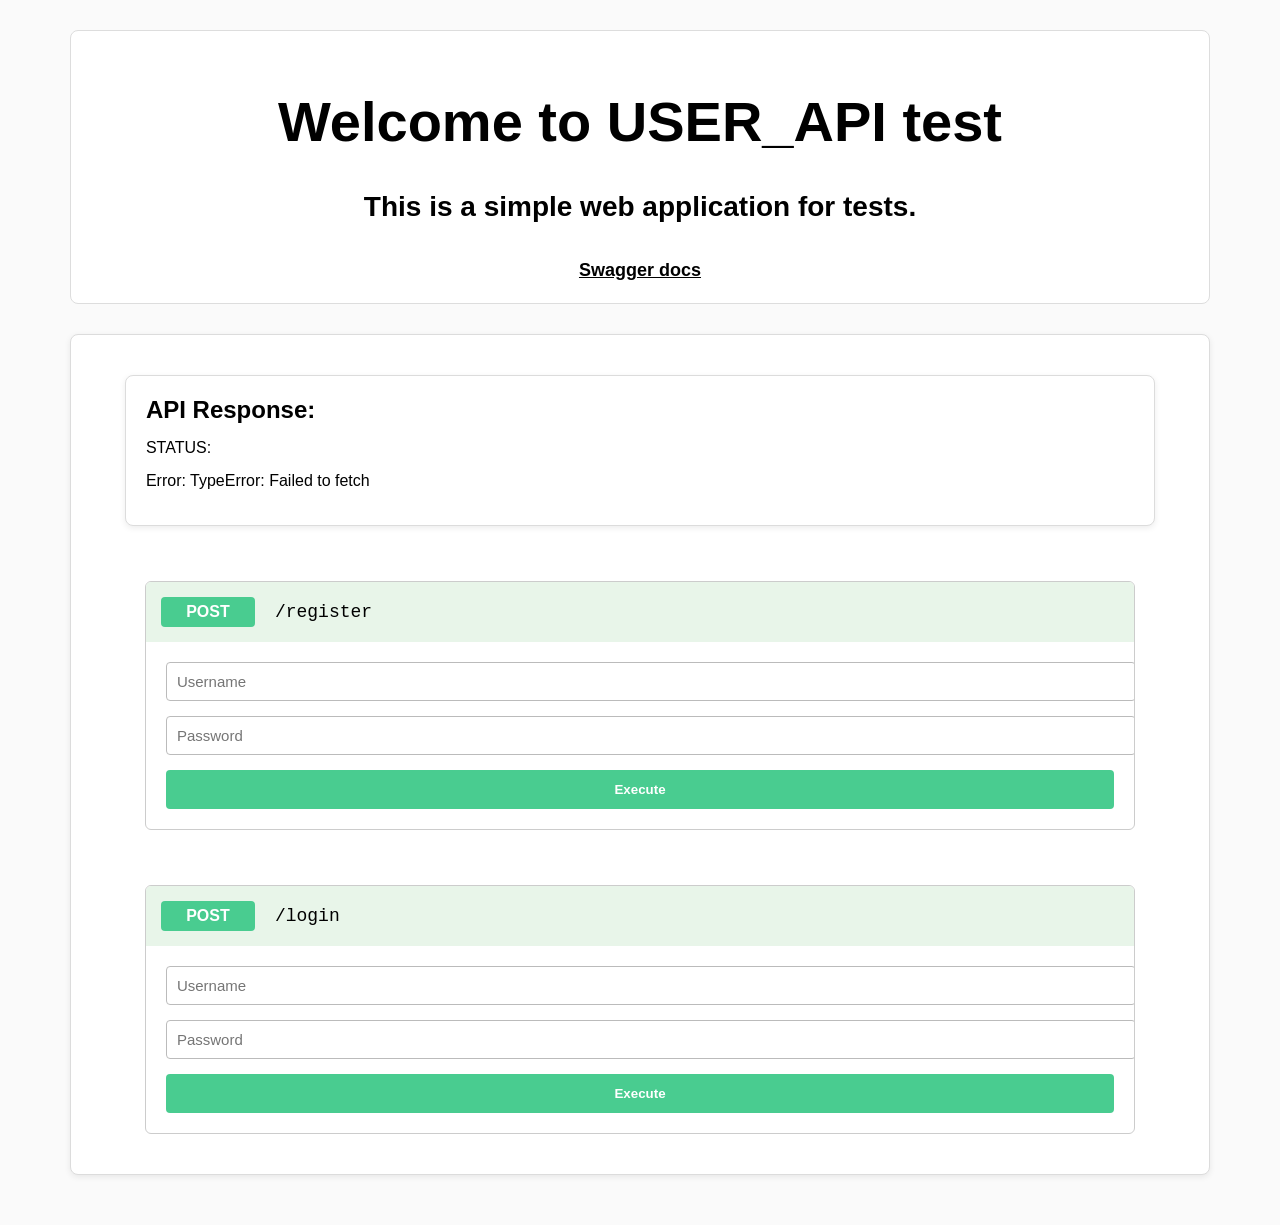
==== index.html @ 62294590 "refactor: rebuild the page structure" ====
<!DOCTYPE html>
<html>
    <head>
        <meta charset="utf-8">
        <title>API_TEST</title>
        <link rel="stylesheet" href="style.css">
        <script src="main.js"></script>
    </head>
    <body onload="testAPI()">
        <diV class="API-Header">
            <h1>Welcome to USER_API test</h1>
            <p>This is a simple web application for tests.</p>
            <a href="http://localhost:8080/swagger-ui/index.html#/" style="color: black; font-size: 18px;" target="_blank">Swagger docs</a>
        </diV>
        
        <div class="API-TESTOptions">
            <div class="API-Response">
                <h2>API Response:</h2>
                STATUS:<span id="response"></span>
                <span id="counter"></span>
            </div>

            <div class="endpoint post">
                <div class="endpoint-header">

                    <span class="method">POST</span>

                    <span class="route">/register</span>

                </div>

                <div class="endpoint-body">

                    <input type="text" placeholder="Username">

                    <input type="password" placeholder="Password">

                    <button>Execute</button>

                </div>
            </div>

            <div class="endpoint post">
                <div class="endpoint-header">

                    <span class="method">POST</span>

                    <span class="route">/login</span>

                </div>

                <div class="endpoint-body">

                    <input type="text" placeholder="Username">

                    <input type="password" placeholder="Password">

                    <button>Execute</button>

                </div>
            </div>
        </div>
    </body>
</html>
---- style.css ----
body {
    font-family: Arial, Helvetica, sans-serif;
    background: #fafafa;
    margin: 0;
    padding: 30px;
}

.API-Header {
    width: 90%;
    max-width: 1100px;
    margin: auto;
    margin-bottom: 30px;
    padding: 20px;

    background: white;
    border: 1px solid #ddd;
    border-radius: 8px;

    text-align: center;
    font-size: 28px;
    font-weight: bold;
}

.API-TESTOptions,
.API-Response {

    width: 90%;
    max-width: 1100px;

    margin: 20px auto;

    padding: 20px;

    background: white;

    border: 1px solid #dcdcdc;
    border-radius: 8px;

    display: flex;
    flex-direction: column;
    gap: 15px;

    box-shadow: 0 2px 6px rgba(0,0,0,.08);
}

.API-TESTOptions h2,
.API-Response h2{
    margin: 0;
}

input,
select,
textarea{

    width: 100%;
    padding: 10px;

    border: 1px solid #bbb;
    border-radius: 4px;

    font-size: 15px;
}

button{

    padding: 12px 18px;

    background: #49cc90;
    color: white;

    border: none;
    border-radius: 4px;

    cursor: pointer;
    font-weight: bold;

    transition: .2s;
}

button:hover{
    background: #39b67d;
}

.API-Response pre{

    background: #272822;
    color: #f8f8f2;

    padding: 15px;
    border-radius: 5px;

    overflow-x: auto;
}

.endpoint{

    width:90%;
    max-width:1100px;

    margin:20px auto;

    border:1px solid #ccc;
    border-radius:6px;

    overflow:hidden;
}

.endpoint-header{

    display:flex;
    align-items:center;

    gap:20px;

    padding:15px;

    background:#e8f5e9;
}

.method{

    background:#49cc90;

    color:white;

    padding:6px 12px;

    border-radius:4px;

    font-weight:bold;

    min-width:70px;

    text-align:center;
}

.route{

    font-family:monospace;
    font-size:18px;
}

.endpoint-body{

    padding:20px;

    display:flex;
    flex-direction:column;

    gap:15px;
}
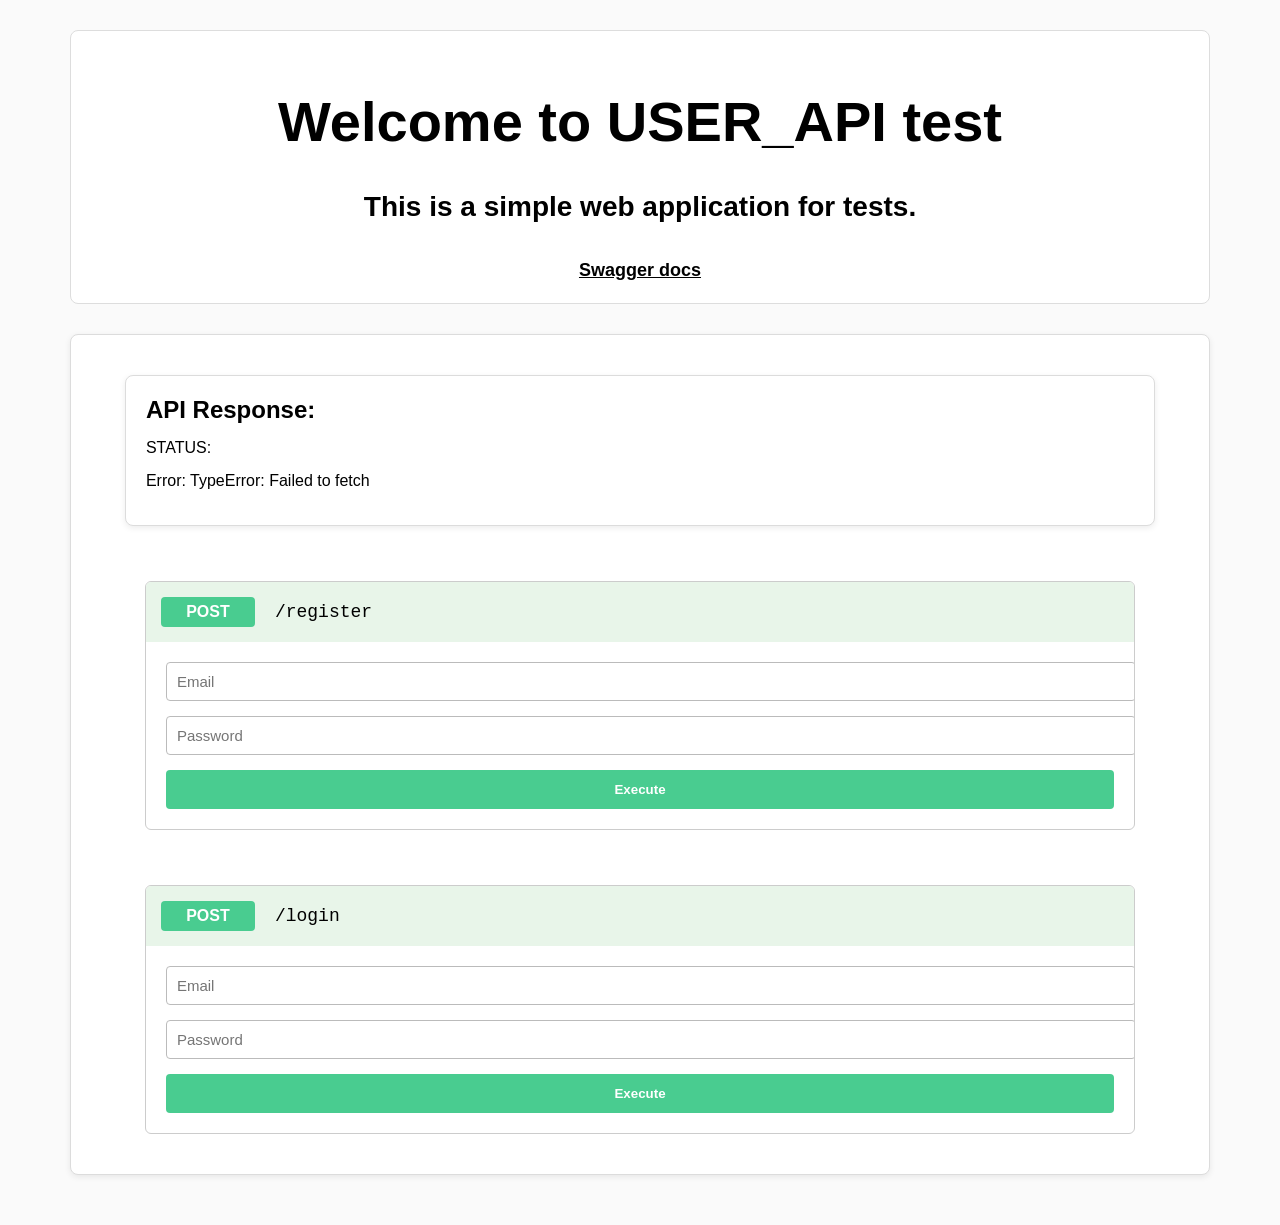
==== commit efecc757: "fix: update the input ids and change the input email type" ====
--- a/index.html
+++ b/index.html
@@ -31,9 +31,9 @@
 
                 <div class="endpoint-body">
 
-                    <input type="text" placeholder="Username">
+                    <input type="email" id="Username_R"placeholder="Email">
 
-                    <input type="password" placeholder="Password">
+                    <input type="password" id="Password_R"placeholder="Password">
 
                     <button>Execute</button>
 
@@ -51,9 +51,9 @@
 
                 <div class="endpoint-body">
 
-                    <input type="text" placeholder="Username">
+                    <input type="email" id="Username_L" placeholder="Email">
 
-                    <input type="password" placeholder="Password">
+                    <input type="password" id="Password_L" placeholder="Password">
 
                     <button>Execute</button>
 
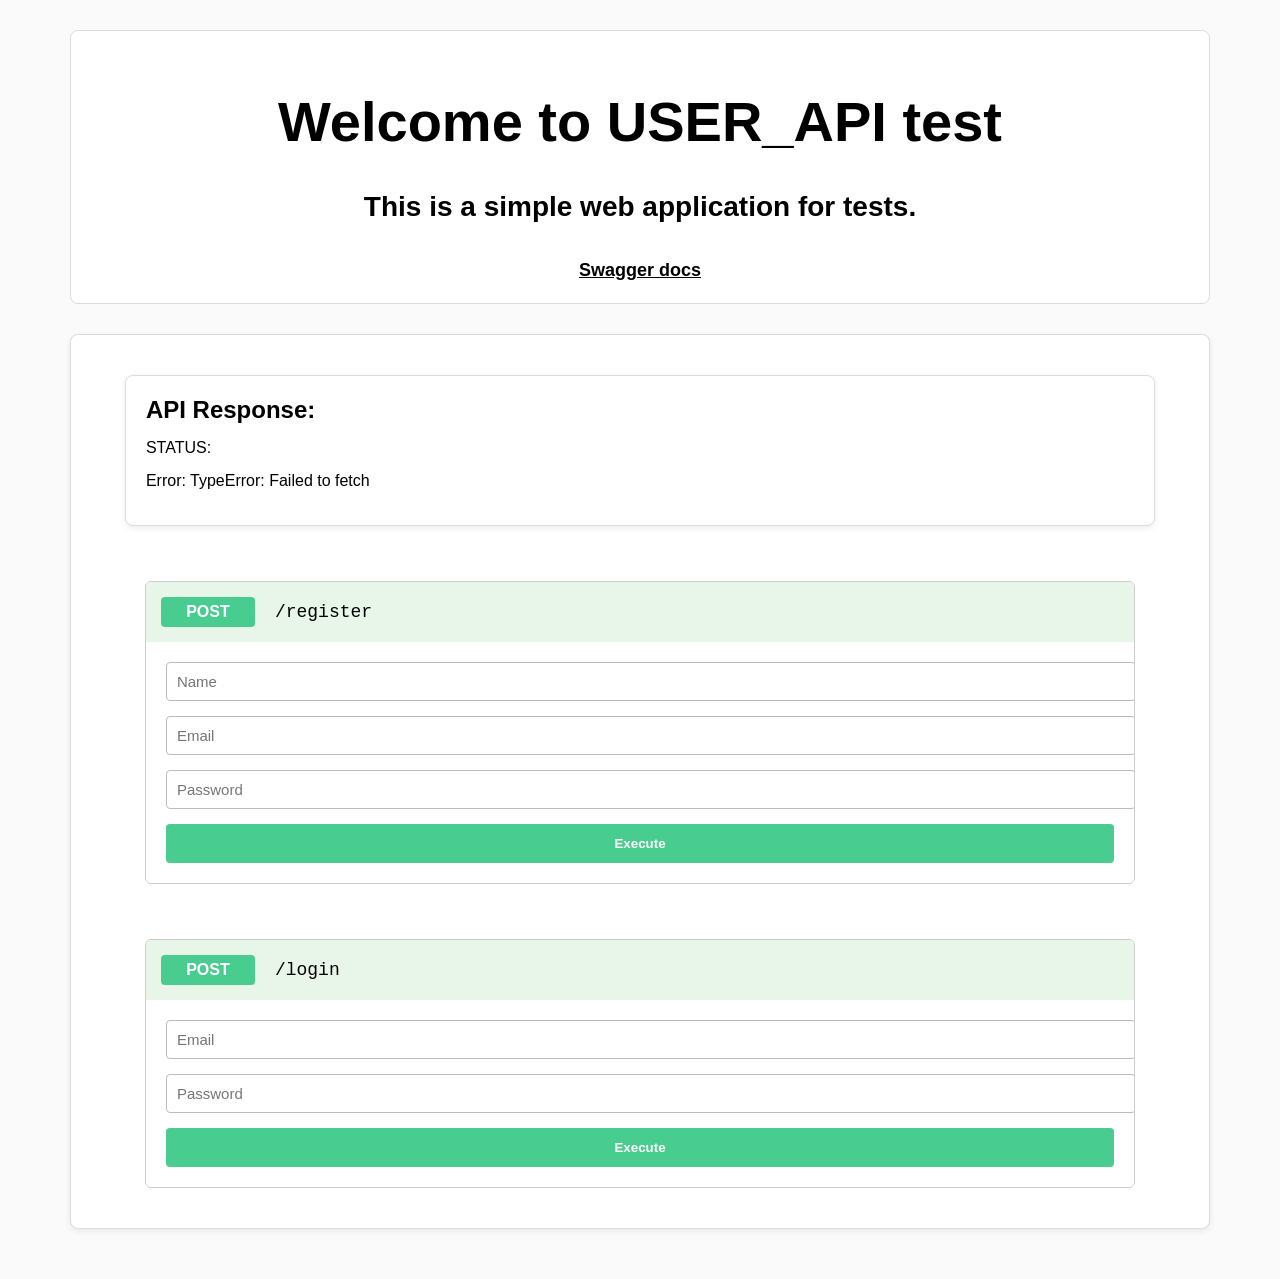
==== commit 659b9d01: "Merge pull request #3 from GOLDOLA007/develop Commits on Jun19,2026 and Jun 20, 2026" ====
--- a/index.html
+++ b/index.html
@@ -31,11 +31,13 @@
 
                 <div class="endpoint-body">
 
-                    <input type="email" id="Username_R"placeholder="Email">
+                    <input type="text" id="Username_R" placeholder="Name">
+
+                    <input type="email" id="Email_R"placeholder="Email">
 
                     <input type="password" id="Password_R"placeholder="Password">
 
-                    <button>Execute</button>
+                    <button onclick="registerAPI()">Execute</button>
 
                 </div>
             </div>
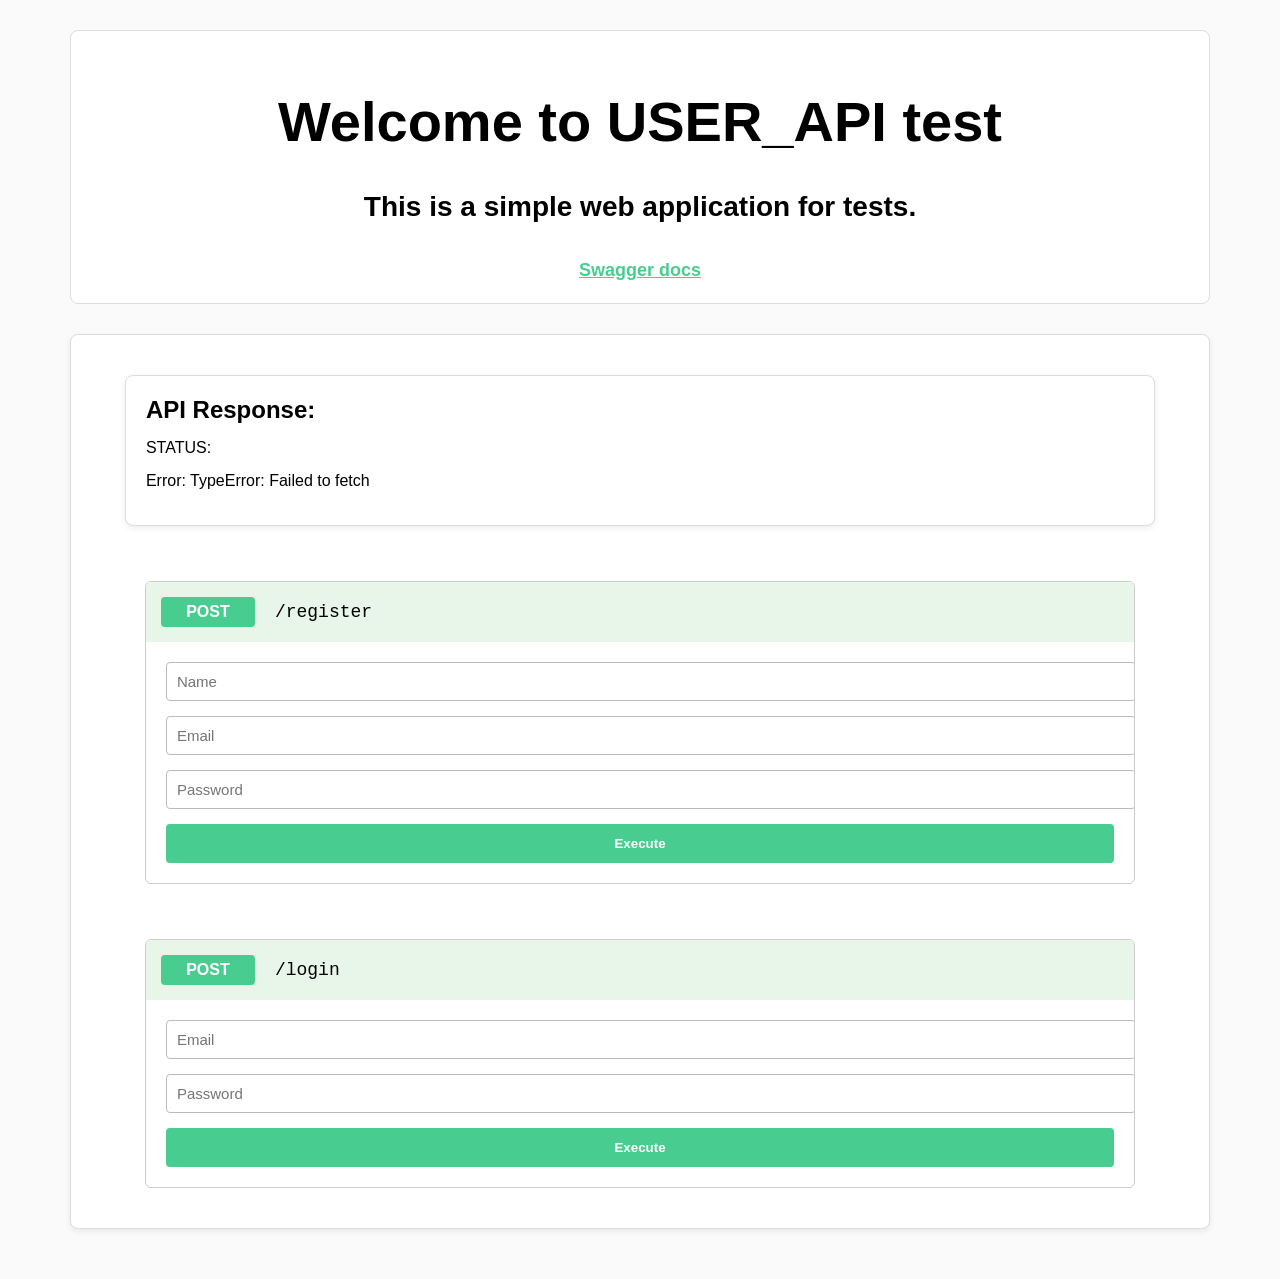
==== commit d369d83f: "style: change swagger docs color" ====
--- a/index.html
+++ b/index.html
@@ -10,7 +10,7 @@
         <diV class="API-Header">
             <h1>Welcome to USER_API test</h1>
             <p>This is a simple web application for tests.</p>
-            <a href="http://localhost:8080/swagger-ui/index.html#/" style="color: black; font-size: 18px;" target="_blank">Swagger docs</a>
+            <a href="http://localhost:8080/swagger-ui/index.html#/" style="color: #49cc90; font-size: 18px;" target="_blank">Swagger docs</a>
         </diV>
         
         <div class="API-TESTOptions">
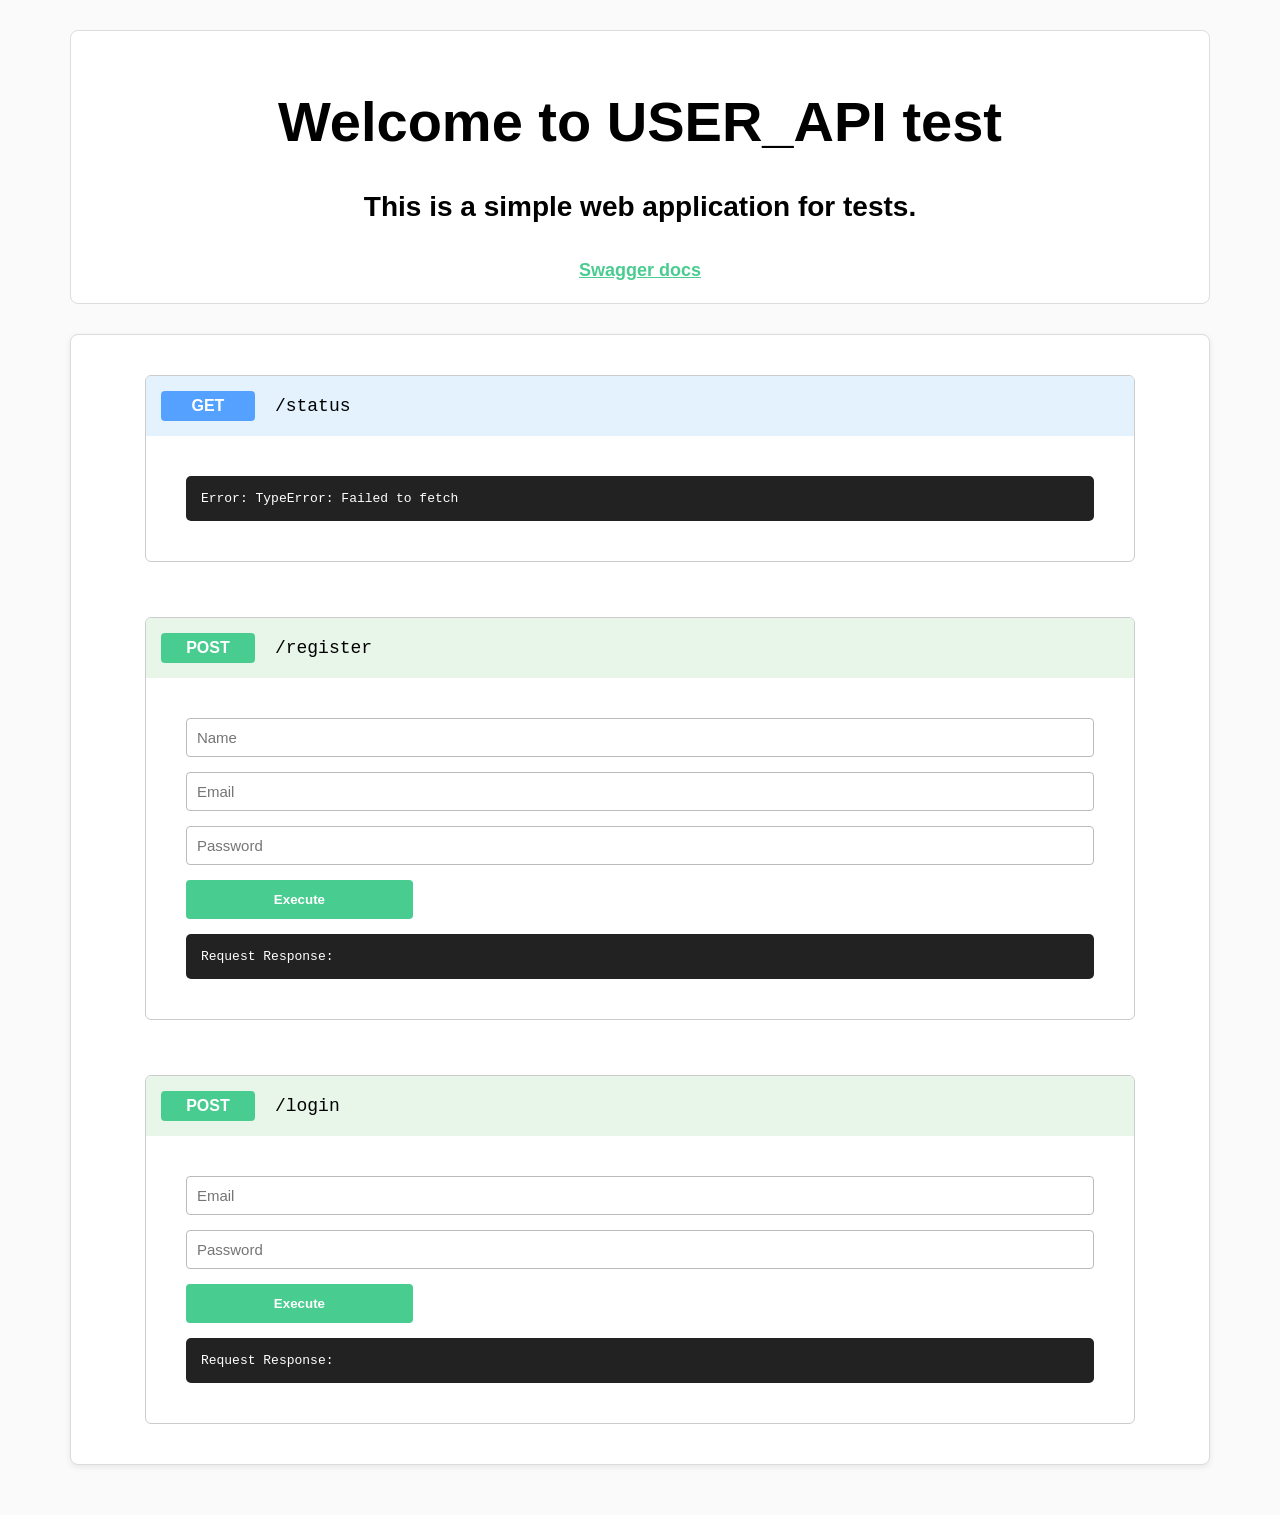
==== commit 795c6e62: "fix: remove empty space from the application/json in the headers" ====
--- a/index.html
+++ b/index.html
@@ -14,16 +14,23 @@
         </diV>
         
         <div class="API-TESTOptions">
-            <div class="API-Response">
-                <h2>API Response:</h2>
-                STATUS:<span id="response"></span>
-                <span id="counter"></span>
+            <div class="endpoint get">
+                <div class="endpoint-get-header">
+                    <span class="method-get">GET</span>
+
+                    <span class="route">/status</span>
+                </div>
+                <div class="endpoint-body">
+                    <form>
+                        <span id="response" class="Request-Response"></span>
+                    </form>  
+                </div>
             </div>
 
             <div class="endpoint post">
-                <div class="endpoint-header">
+                <div class="endpoint-post-header">
 
-                    <span class="method">POST</span>
+                    <span class="method-post">POST</span>
 
                     <span class="route">/register</span>
 
@@ -31,21 +38,26 @@
 
                 <div class="endpoint-body">
 
-                    <input type="text" id="Username_R" placeholder="Name">
+                    <form onsubmit="event.preventDefault(); registerAPI();">
+                        <input type="text" required id="Username_R" placeholder="Name">
 
-                    <input type="email" id="Email_R"placeholder="Email">
+                        <input type="email" required id="Email_R"placeholder="Email">
 
-                    <input type="password" id="Password_R"placeholder="Password">
+                        <input type="password" required minlength="6" id="Password_R"placeholder="Password">
 
-                    <button onclick="registerAPI()">Execute</button>
+                        <button>Execute</button>
+
+                        <span id="register-response" class="Request-Response">Request Response: </span>
+                    </form>
+                    
 
                 </div>
             </div>
 
             <div class="endpoint post">
-                <div class="endpoint-header">
+                <div class="endpoint-post-header">
 
-                    <span class="method">POST</span>
+                    <span class="method-post">POST</span>
 
                     <span class="route">/login</span>
 
@@ -53,12 +65,15 @@
 
                 <div class="endpoint-body">
 
-                    <input type="email" id="Username_L" placeholder="Email">
+                    <form onsubmit="event.preventDefault(); loginAPI();">
+                        <input type="email" id="Username_L" required placeholder="Email">
 
-                    <input type="password" id="Password_L" placeholder="Password">
+                        <input type="password" id="Password_L" required placeholder="Password">
 
-                    <button>Execute</button>
+                        <button>Execute</button>
 
+                        <span id="login-response" class="Request-Response">Request Response: </span>
+                    </form>
                 </div>
             </div>
         </div>
--- a/style.css
+++ b/style.css
@@ -21,8 +21,7 @@
     font-weight: bold;
 }
 
-.API-TESTOptions,
-.API-Response {
+.API-TESTOptions{
 
     width: 90%;
     max-width: 1100px;
@@ -43,16 +42,13 @@
     box-shadow: 0 2px 6px rgba(0,0,0,.08);
 }
 
-.API-TESTOptions h2,
-.API-Response h2{
+.API-TESTOptions h2{
     margin: 0;
 }
 
 input,
 select,
 textarea{
-
-    width: 100%;
     padding: 10px;
 
     border: 1px solid #bbb;
@@ -62,6 +58,8 @@
 }
 
 button{
+
+    width: 25%;
 
     padding: 12px 18px;
 
@@ -105,7 +103,8 @@
     overflow:hidden;
 }
 
-.endpoint-header{
+.endpoint-post-header,
+.endpoint-get-header{
 
     display:flex;
     align-items:center;
@@ -113,13 +112,18 @@
     gap:20px;
 
     padding:15px;
+}
 
+.endpoint-post-header{
     background:#e8f5e9;
 }
 
-.method{
+.endpoint-get-header{
+    background:#e3f2fd;
+}
 
-    background:#49cc90;
+.method-post,
+.method-get{
 
     color:white;
 
@@ -134,13 +138,22 @@
     text-align:center;
 }
 
+.method-post{
+    background:#49cc90;
+}
+
+.method-get{
+    background:#55A1FF;
+}
+
 .route{
 
     font-family:monospace;
     font-size:18px;
 }
 
-.endpoint-body{
+.endpoint-body,
+form{
 
     padding:20px;
 
@@ -148,4 +161,17 @@
     flex-direction:column;
 
     gap:15px;
+}
+
+.Request-Response{
+
+    background:#222222;
+    color:#ffffff;
+
+    padding:15px;
+    border-radius:5px;
+
+    overflow-x:auto;
+
+    font-family:monospace;
 }
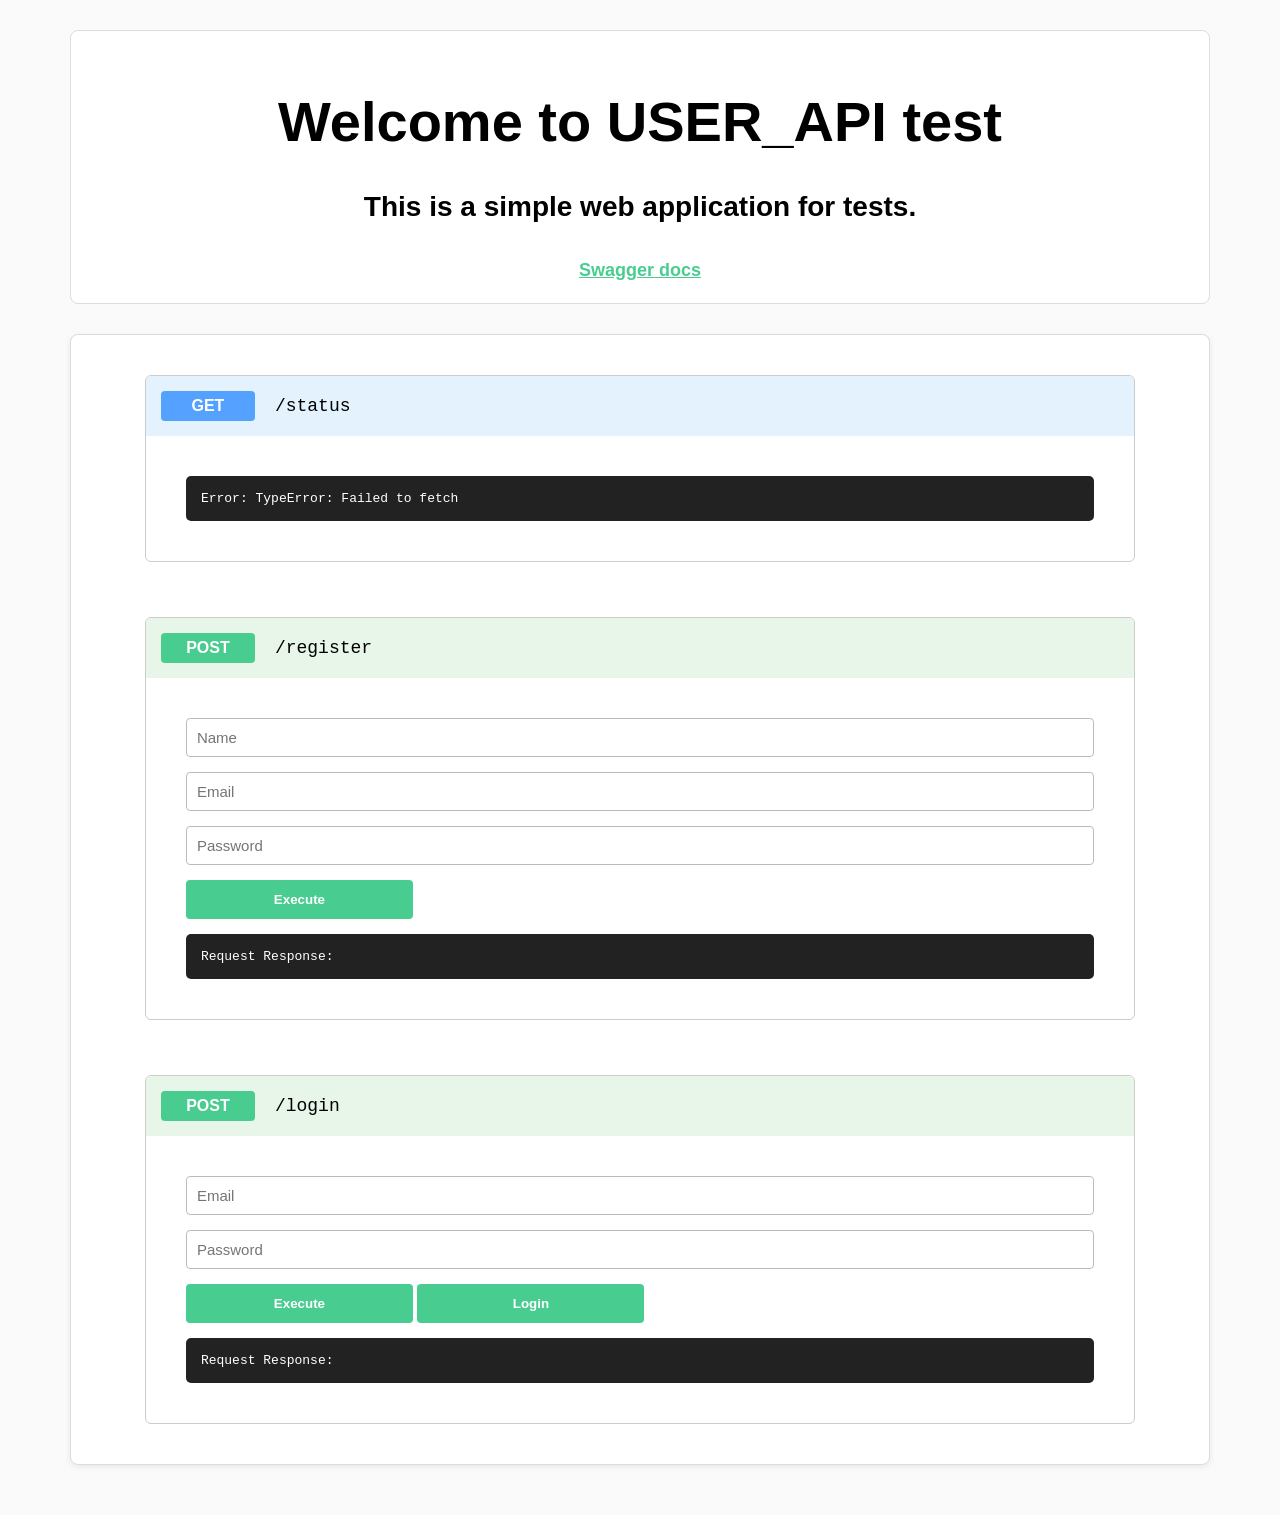
==== commit c4084311: "style: add new login button" ====
--- a/index.html
+++ b/index.html
@@ -70,8 +70,12 @@
 
                         <input type="password" id="Password_L" required placeholder="Password">
 
-                        <button>Execute</button>
+                        <div>
+                            <button>Execute</button>
 
+                            <button>Login</button>
+                        </div>
+                        
                         <span id="login-response" class="Request-Response">Request Response: </span>
                     </form>
                 </div>
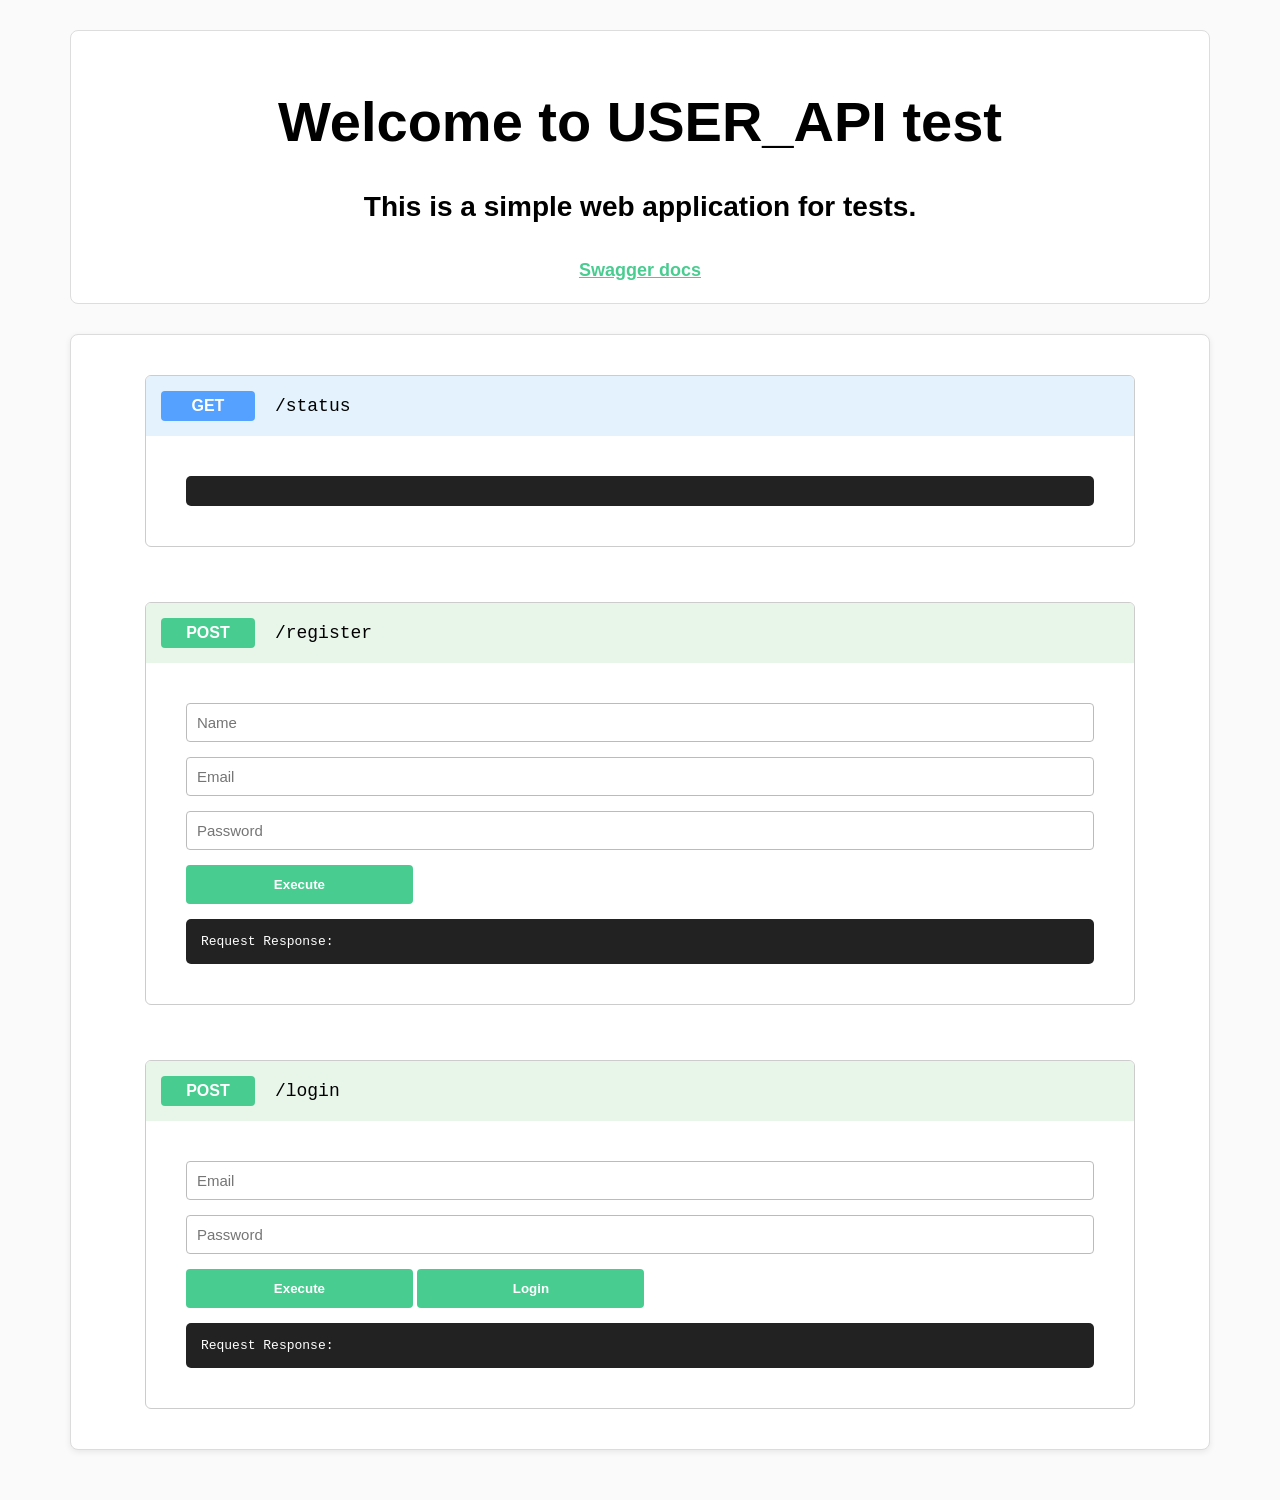
==== commit 05da5aff: "feat: add the loginAPI function" ====
--- a/index.html
+++ b/index.html
@@ -65,15 +65,15 @@
 
                 <div class="endpoint-body">
 
-                    <form onsubmit="event.preventDefault(); loginAPI();">
+                    <form onsubmit="event.preventDefault();">
                         <input type="email" id="Username_L" required placeholder="Email">
 
                         <input type="password" id="Password_L" required placeholder="Password">
 
                         <div>
-                            <button>Execute</button>
+                            <button onclick="loginAPI_Response()">Execute</button>
 
-                            <button>Login</button>
+                            <button onclick="loginAPI()">Login</button>
                         </div>
                         
                         <span id="login-response" class="Request-Response">Request Response: </span>
